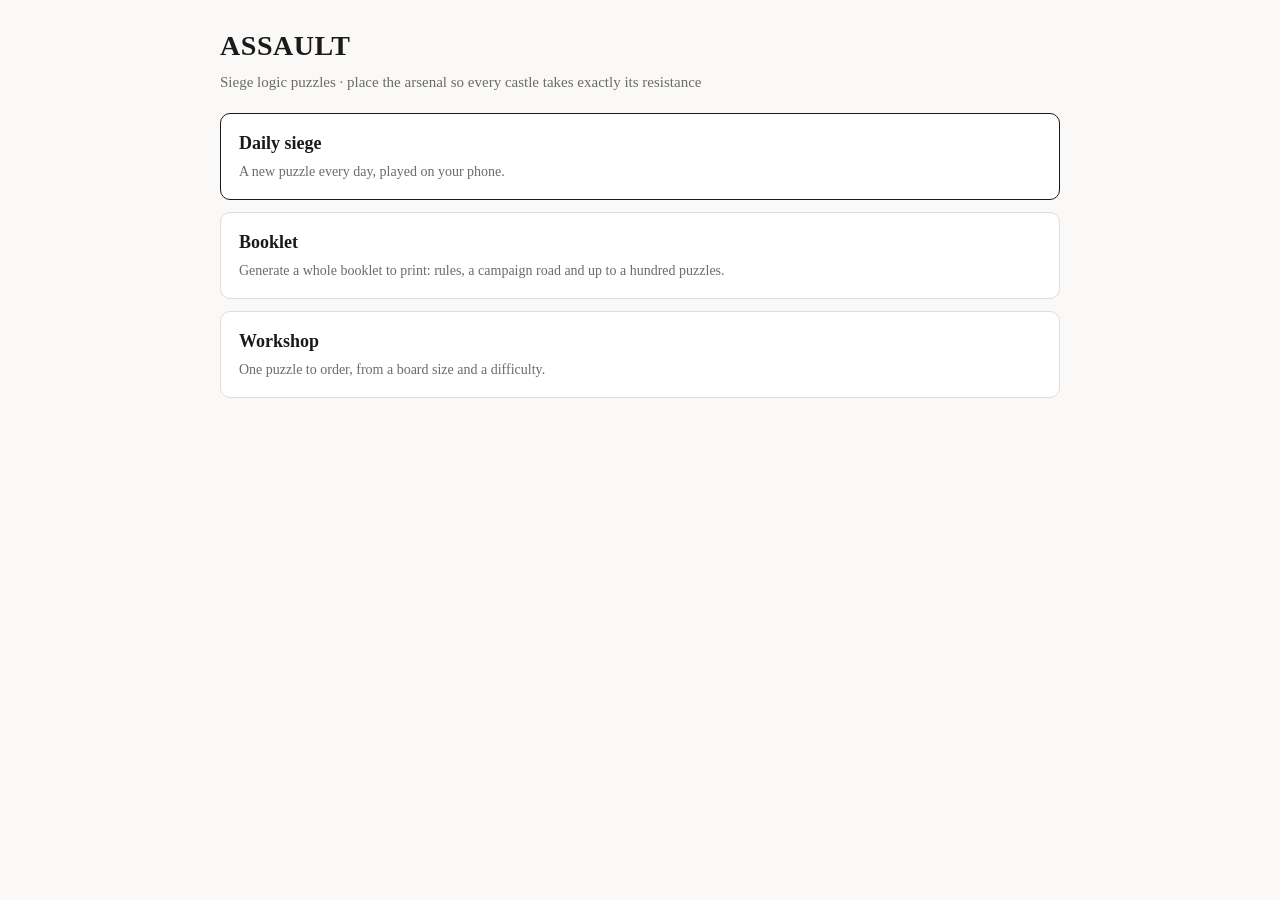
==== index.html @ dbbc9005 "Publish 7610a83" ====
<!DOCTYPE html>
<html lang="en">
<head>
<meta charset="utf-8">
<meta name="viewport" content="width=device-width, initial-scale=1">
<title>ASSAULT · siege logic puzzles</title>
<link rel="stylesheet" href="css/page.css">
<style>
  /* The landing is three links and nothing else; it borrows page.css for
     the family look and only adds the list. */
  .doors{list-style:none;padding:0;margin:0;display:grid;gap:12px}
  .doors a{display:block;padding:16px 18px;background:#fff;border:1px solid var(--line);
    border-radius:10px;text-decoration:none;color:var(--ink)}
  .doors a:hover{border-color:var(--ink)}
  .doors b{display:block;font-size:18px;margin-bottom:2px}
  .doors span{color:var(--mut);font-size:14px}
  .doors .main{border:1.5px solid var(--ink)}
</style>
</head>
<body>
<header>
  <h1>ASSAULT</h1>
  <p class="tag">Siege logic puzzles · place the arsenal so every castle takes exactly its resistance</p>
  <!-- Relative links only: the same file has to work from GitHub Pages and
       from a double-click on file://. -->
  <ul class="doors">
    <li><a class="main" href="daily.html"><b>Daily siege</b><span>A new puzzle every day, played on your phone.</span></a></li>
    <li><a href="asalto_v2.html"><b>Booklet</b><span>Generate a whole booklet to print: rules, a campaign road and up to a hundred puzzles.</span></a></li>
    <li><a href="workshop.html"><b>Workshop</b><span>One puzzle to order, from a board size and a difficulty.</span></a></li>
  </ul>
</header>
</body>
</html>
---- css/page.css ----
/* ASSAULT — the shell both pages wear: the booklet (asalto_v2.html)
 * and the workshop (workshop.html). The print rules are the ones that
 * matter most: the canvas IS the sheet, so @page is A5 portrait with no
 * margin and everything that is not a canvas is hidden. */
:root{--ink:#1a1a1a;--mut:#6b6b6b;--line:#e0ddd8;--bg:#faf9f7}
*{box-sizing:border-box}
body{margin:0;background:var(--bg);color:var(--ink);font:15px/1.55 "Roboto Slab",Georgia,serif;padding:24px}
header{max-width:840px;margin:0 auto 20px}
h1{font-size:28px;letter-spacing:.02em;margin:0 0 4px}
.tag{color:var(--mut);margin:0 0 18px}
.controls{display:flex;flex-wrap:wrap;gap:10px;align-items:flex-end;padding:14px;border:1px solid var(--line);border-radius:10px;background:#fff}
label{display:block;font-size:12px;color:var(--mut);margin-bottom:3px}
input[type=number]{width:88px;padding:7px 8px;border:1px solid var(--line);border-radius:6px;font:inherit}
select{padding:7px 8px;border:1px solid var(--line);border-radius:6px;font:inherit;background:#fff}
button{padding:8px 14px;border:1px solid var(--ink);background:var(--ink);color:#fff;border-radius:6px;font:inherit;cursor:pointer}
button.ghost{background:#fff;color:var(--ink);border-color:var(--line)}
button:hover{opacity:.88}
.check{display:flex;align-items:center;gap:6px;font-size:14px;padding-bottom:8px}
#status{max-width:840px;margin:12px auto 0;color:var(--mut);font-size:13px}
main{max-width:840px;margin:0 auto}
.card{background:#fff;border:1px solid var(--line);border-radius:10px;padding:18px;margin:18px 0}
.card h2{font-size:17px;margin:0 0 2px}
.sub{color:var(--mut);font-size:13px;margin:0 0 14px}
canvas{display:block;max-width:100%}
.legend{list-style:none;padding:0;margin:12px 0 14px;font-size:13px}
.legend li{margin:2px 0}
.rules{max-width:840px;margin:0 auto;background:#fff;border:1px solid var(--line);border-radius:10px;padding:18px}
.rules h2{font-size:17px;margin:0 0 10px}
table{border-collapse:collapse;width:100%;font-size:14px;margin-bottom:14px}
th,td{text-align:left;padding:7px 8px;border-bottom:1px solid var(--line)}
th{font-size:12px;color:var(--mut);font-weight:600}
td.dmg{font-weight:700;font-size:17px;text-align:center;width:56px;background:#f5f4f2}
.sym{display:inline-grid;place-items:center;width:26px;height:26px;border:1.4px solid var(--ink);border-radius:50%;font-weight:700;font-size:13px}
/* Each rule is a row: its little drawn board on the left, the text on the
   right. The figure column is fixed so every drawing lines up. */
.rules ul{margin:0;padding:0;list-style:none;border-top:1px solid var(--line)}
.rules li{display:grid;grid-template-columns:264px 1fr;gap:18px;align-items:center;
          margin:0;padding:11px 2px;border-bottom:1px solid var(--line)}
.rules li canvas{justify-self:center;max-width:100%;height:auto}
td.fig{width:1%;padding:4px 8px}
td.fig canvas{display:block;max-width:none}
.out{display:flex;flex-wrap:wrap;gap:10px;margin-top:14px}
@media(max-width:700px){.rules li{grid-template-columns:1fr;gap:8px}
  .rules li canvas{justify-self:start}}
/* The workshop (workshop.html) adds two things to the shell: the line that
   says what was decided for you and what a board can reach, and links, which
   the booklet page had none of. */
.note{max-width:840px;margin:10px auto 0;color:var(--mut);font-size:12.5px;line-height:1.5}
a{color:inherit;text-decoration-color:var(--line);text-underline-offset:2px}
a:hover{text-decoration-color:currentColor}
/* The page number lives only on paper. */
.folio{display:none}

@media print{
  /* The canvas IS the sheet: A5 portrait, full bleed, two puzzles per page. */
  @page{size:A5 portrait;margin:0}
  /* The rules are printed LAST, as an appendix, though on screen they belong
     above the puzzles: that is what lets the folio on each sheet match the
     page it comes out on. Flex is the only way to reorder the two without
     moving them in the HTML, and it does not disturb the page breaks (the
     printout is the same 17 pages either way, measured). */
  body{background:#fff;padding:0;display:flex;flex-direction:column}
  main{order:1}
  .rules{order:2}
  header,.controls,#status,button,.card h2,.card .sub,.legend{display:none!important}
  /* The card IS the page, stated in millimetres rather than left to the
     canvas's own proportions. Left to itself the canvas rounds to a
     hundredth of a millimetre over A5 — invisible on screen, and enough to
     push a sliver onto a second sheet: every puzzle printed as two pages,
     one of them blank. Pinning the box and letting the canvas fill it costs
     a squash nobody can see. */
  .card{width:148mm;height:210mm;overflow:hidden;
        break-inside:avoid;page-break-inside:avoid;break-after:page;page-break-after:always;
        border:none;padding:0;margin:0}
  /* A puzzle sheet is half an A5, so TWO of them fill one page: they must
     NOT force a break after themselves, or every second half-page would be
     blank. Two boxes of 105 mm add up to the 210 exactly. */
  #puzzles .card{height:105mm;break-after:auto;page-break-after:auto}
  .card canvas{width:100%;height:100%}
  /* The folio sits in the clear paper below the sheet's closing hairline,
     which runs at 198 mm of the 210. It is positioned against the card, so
     the card has to be the positioning context.
     The PUZZLE sheets number themselves inside the canvas — that is the
     editorial footer, and its number is the puzzle's own, valid even when
     the PNG travels alone — so the folio is left to the campaign sheet,
     which has no number of its own to print. */
  .card{position:relative}
  .folio{display:block;position:absolute;left:0;right:0;bottom:4mm;
         text-align:center;font-size:8pt;color:var(--mut)}
  #puzzles .folio{display:none!important}
  /* No bottom padding and no button row: either one spilled past the last
     line of the rules and printed one more, empty, page. */
  .rules{border:none;padding:18px 18px 0}
  .rules .out{display:none!important}
  .rules li{break-inside:avoid;page-break-inside:avoid}
}
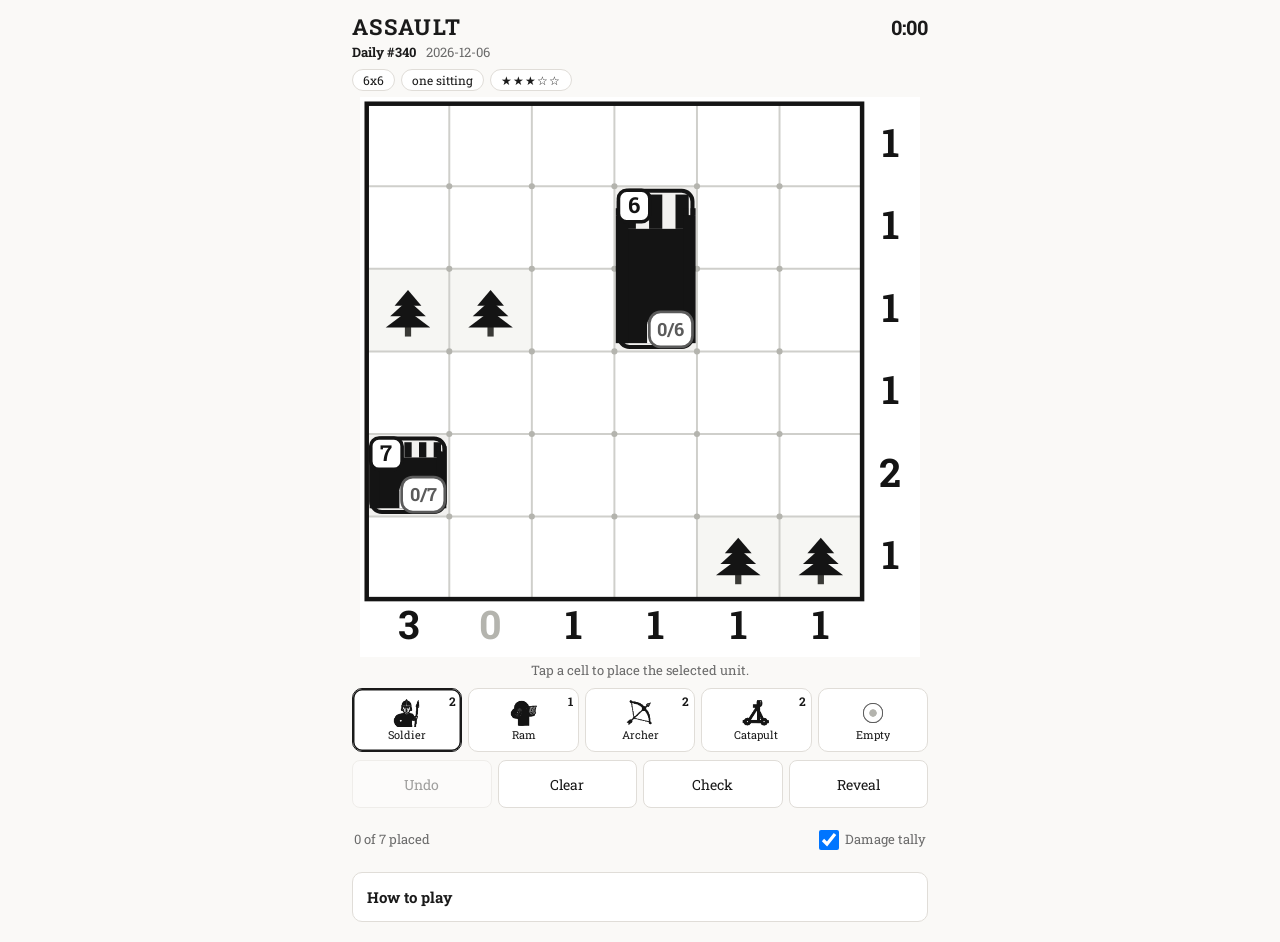
==== commit 6906c1b6: "Publish 18cbefa" ====
--- a/index.html
+++ b/index.html
@@ -2,32 +2,94 @@
 <html lang="en">
 <head>
 <meta charset="utf-8">
-<meta name="viewport" content="width=device-width, initial-scale=1">
-<title>ASSAULT · siege logic puzzles</title>
-<link rel="stylesheet" href="css/page.css">
-<style>
-  /* The landing is three links and nothing else; it borrows page.css for
-     the family look and only adds the list. */
-  .doors{list-style:none;padding:0;margin:0;display:grid;gap:12px}
-  .doors a{display:block;padding:16px 18px;background:#fff;border:1px solid var(--line);
-    border-radius:10px;text-decoration:none;color:var(--ink)}
-  .doors a:hover{border-color:var(--ink)}
-  .doors b{display:block;font-size:18px;margin-bottom:2px}
-  .doors span{color:var(--mut);font-size:14px}
-  .doors .main{border:1.5px solid var(--ink)}
-</style>
+<meta name="viewport" content="width=device-width, initial-scale=1, viewport-fit=cover">
+<meta name="color-scheme" content="light">
+<meta name="theme-color" content="#faf9f7">
+<meta name="description" content="A new siege logic puzzle every day: place the arsenal so every castle takes exactly its resistance.">
+<title>ASSAULT · Daily siege</title>
+<link rel="stylesheet" href="css/daily.css">
 </head>
 <body>
 <header>
-  <h1>ASSAULT</h1>
-  <p class="tag">Siege logic puzzles · place the arsenal so every castle takes exactly its resistance</p>
-  <!-- Relative links only: the same file has to work from GitHub Pages and
-       from a double-click on file://. -->
-  <ul class="doors">
-    <li><a class="main" href="daily.html"><b>Daily siege</b><span>A new puzzle every day, played on your phone.</span></a></li>
-    <li><a href="asalto_v2.html"><b>Booklet</b><span>Generate a whole booklet to print: rules, a campaign road and up to a hundred puzzles.</span></a></li>
-    <li><a href="workshop.html"><b>Workshop</b><span>One puzzle to order, from a board size and a difficulty.</span></a></li>
+  <div class="top">
+    <h1><a href="index.html">ASSAULT</a></h1>
+    <span id="clock">0:00</span>
+  </div>
+  <div class="meta">
+    <span id="num">Daily</span>
+    <span id="day"></span>
+    <span id="streak"></span>
+  </div>
+  <div class="chips">
+    <span class="tag" id="chipBoard"></span>
+    <span class="tag" id="chipRung"></span>
+    <span class="tag stars" id="chipStars"></span>
+  </div>
+</header>
+
+<div id="stage"><canvas id="board" aria-label="Puzzle board"></canvas></div>
+
+<p id="status" role="status" aria-live="polite">Loading…</p>
+
+<div id="palette" aria-label="Arsenal"></div>
+
+<div id="tools">
+  <button id="undo" disabled>Undo</button>
+  <button id="clear">Clear</button>
+  <button id="check">Check</button>
+  <button id="reveal">Reveal</button>
+</div>
+
+<div id="foot">
+  <span id="left"></span>
+  <label class="opt"><input type="checkbox" id="damage" checked> Damage tally</label>
+</div>
+
+<!-- What a player needs to know arriving from a shared link, and no more.
+     The full rules, with their figures, are on the booklet page. -->
+<details id="how">
+  <summary>How to play</summary>
+  <p>Place the whole <b>arsenal</b> on empty cells so that every castle takes <b>exactly</b>
+    the damage in its corner badge — overshooting is as wrong as falling short.</p>
+  <table>
+    <tr><th>Unit</th><th>Range, in a straight line</th><th>Dmg</th></tr>
+    <tr><td>S · Soldier</td><td>adjacent</td><td>1</td></tr>
+    <tr><td>R · Ram</td><td>adjacent</td><td>3</td></tr>
+    <tr><td>A · Archer</td><td>2–3 cells, needs a clear line</td><td>1</td></tr>
+    <tr><td>C · Catapult</td><td>3–5 cells, flies over all but castles</td><td>2</td></tr>
+  </table>
+  <ul>
+    <li>The numbers on the right and along the bottom are how many units each row and column holds.</li>
+    <li>No two units touch, not even diagonally. Never on a castle or a forest.</li>
+    <li>Every unit must hit at least one castle. Range counts to a castle’s nearest cell.</li>
+    <li>There is exactly one answer, and it is reached without guessing.</li>
   </ul>
-</header>
+  <p class="hint">Pick a unit below and tap a cell to place it; tap it again to remove it.
+    <b>Empty</b> pencils in a cell you know stays empty. Hold a cell to clear it.
+    A dashed ring means a unit touches another or reaches nothing.</p>
+  <p class="hint">A new siege every day at midnight.</p>
+</details>
+
+<div id="win" role="dialog" aria-modal="true" aria-labelledby="winTitle">
+  <div class="panel">
+    <h2 id="winTitle">Castle taken</h2>
+    <p id="winBody"></p>
+    <div class="row">
+      <button id="share">Share</button>
+      <button id="close" class="ghost">Close</button>
+    </div>
+  </div>
+</div>
+
+<!-- Classic scripts, in dependency order, never type="module": a module is
+     fetched, and a fetch over file:// is blocked. js/sheet.js is not loaded:
+     js/play.js paints the board here. js/workshop.js is, for its pure half —
+     its page wiring skips itself on any page without the workshop's form. -->
+<script src="js/engine.js"></script>
+<script src="js/assets.js"></script>
+<script src="js/art.js"></script>
+<script src="js/workshop.js"></script>
+<script src="js/play.js"></script>
+<script src="js/daily.js"></script>
 </body>
 </html>
--- a/css/daily.css
+++ b/css/daily.css
@@ -0,0 +1,87 @@
+/* ASSAULT — the daily challenge's own shell. It does NOT load page.css:
+ * that one pins .card in millimetres for print, and the whole of its
+ * @media print block is about paper. The daily is a phone screen, so this
+ * file has no print rules at all. The colour tokens are page.css's, so the
+ * three pages still read as one family. */
+:root{--ink:#1a1a1a;--mut:#6b6b6b;--line:#e0ddd8;--bg:#faf9f7;--gut:12px}
+*{box-sizing:border-box}
+html{-webkit-text-size-adjust:100%}
+body{margin:0 auto;max-width:600px;background:var(--bg);color:var(--ink);
+  font:15px/1.5 "Roboto Slab",Georgia,serif;
+  padding:calc(env(safe-area-inset-top) + 10px) var(--gut) calc(env(safe-area-inset-bottom) + 20px);
+  overscroll-behavior-y:none;-webkit-tap-highlight-color:transparent}
+a{color:inherit}
+
+header{margin-bottom:6px}
+.top{display:flex;align-items:baseline;justify-content:space-between}
+h1{font-size:22px;letter-spacing:.06em;margin:0}
+h1 a{text-decoration:none}
+#clock{font-size:20px;font-weight:700;font-variant-numeric:tabular-nums}
+.meta{display:flex;gap:10px;flex-wrap:wrap;color:var(--mut);font-size:13px}
+#num{font-weight:700;color:var(--ink)}
+#streak:empty{display:none}
+#streak{font-weight:700;color:var(--ink)}
+body.replay #day{font-style:italic}
+.chips{display:flex;gap:6px;flex-wrap:wrap;margin-top:6px}
+.tag{border:1px solid var(--line);background:#fff;border-radius:999px;padding:1px 10px;font-size:12px}
+.tag:empty{display:none}
+.stars{letter-spacing:.08em}
+
+/* The board takes whatever is left of the screen once the header, the
+ * palette and the tools have had theirs, and never more than the width.
+ * js/play.js measures this box and draws a square inside it, so the board
+ * never scrolls and never needs a pinch to read. The vh line is the
+ * fallback for browsers without dvh. */
+#stage{display:flex;justify-content:center;align-items:center;width:100%;
+  height:min(calc(100vw - 2 * var(--gut)), calc(100vh - 300px), 560px);
+  height:min(calc(100vw - 2 * var(--gut)), calc(100dvh - 300px), 560px);
+  min-height:260px;margin:4px 0}
+#board{display:block;touch-action:manipulation;user-select:none;-webkit-user-select:none;
+  -webkit-touch-callout:none}
+
+#status{min-height:1.5em;margin:2px 0 8px;text-align:center;color:var(--mut);font-size:13px}
+#status.bad{color:#9b1c1c}
+
+/* Touch targets are 48px at least: a thumb is not a cursor. */
+#palette{display:flex;gap:6px}
+.chip{flex:1 1 0;min-width:0;min-height:64px;padding:4px 2px 5px;position:relative;
+  display:flex;flex-direction:column;align-items:center;justify-content:center;gap:1px;
+  border:1.5px solid var(--line);background:#fff;color:var(--ink);border-radius:10px;
+  font:inherit;cursor:pointer}
+.chip .ico{width:30px;height:30px}
+.chip .nm{font-size:11px;line-height:1.1;white-space:nowrap;overflow:hidden;text-overflow:ellipsis;max-width:100%}
+.chip .ct{position:absolute;top:3px;right:5px;font-size:12px;font-weight:700}
+.chip.on{border-color:var(--ink);box-shadow:inset 0 0 0 1.5px var(--ink)}
+.chip.spent .ico{opacity:.35}
+.chip.over .ct{text-decoration:underline}
+
+#tools{display:grid;grid-template-columns:repeat(4,1fr);gap:6px;margin-top:8px}
+button{min-height:48px;padding:8px 6px;border:1px solid var(--ink);background:var(--ink);color:#fff;
+  border-radius:8px;font:inherit;font-size:14px;cursor:pointer}
+#tools button,button.ghost{background:#fff;color:var(--ink);border-color:var(--line)}
+button:disabled{opacity:.4;cursor:default}
+button:active{opacity:.75}
+
+#foot{display:flex;justify-content:space-between;align-items:center;margin:10px 2px 4px;
+  color:var(--mut);font-size:13px}
+.opt{display:flex;align-items:center;gap:6px;min-height:44px}
+.opt input{width:20px;height:20px;margin:0}
+
+#how{margin-top:10px;background:#fff;border:1px solid var(--line);border-radius:10px;padding:0 14px}
+#how summary{min-height:48px;display:flex;align-items:center;font-weight:700;cursor:pointer}
+#how p,#how ul{font-size:14px;margin:0 0 10px}
+#how ul{padding-left:18px}
+#how table{border-collapse:collapse;width:100%;font-size:13px;margin:0 0 10px}
+#how th,#how td{text-align:left;padding:5px 4px;border-bottom:1px solid var(--line)}
+#how td:last-child,#how th:last-child{text-align:center}
+.hint{color:var(--mut)}
+
+#win{position:fixed;inset:0;display:none;align-items:center;justify-content:center;
+  background:rgba(250,249,247,.82);padding:var(--gut);z-index:10}
+#win.show{display:flex}
+#win .panel{width:100%;max-width:360px;background:#fff;border:1.5px solid var(--ink);border-radius:14px;
+  padding:20px;text-align:center;box-shadow:0 8px 30px rgba(0,0,0,.12)}
+#win h2{margin:0 0 6px;font-size:22px;letter-spacing:.04em}
+#win p{margin:0 0 16px;color:var(--mut)}
+#win .row{display:flex;gap:8px}
+#win .row button{flex:1}
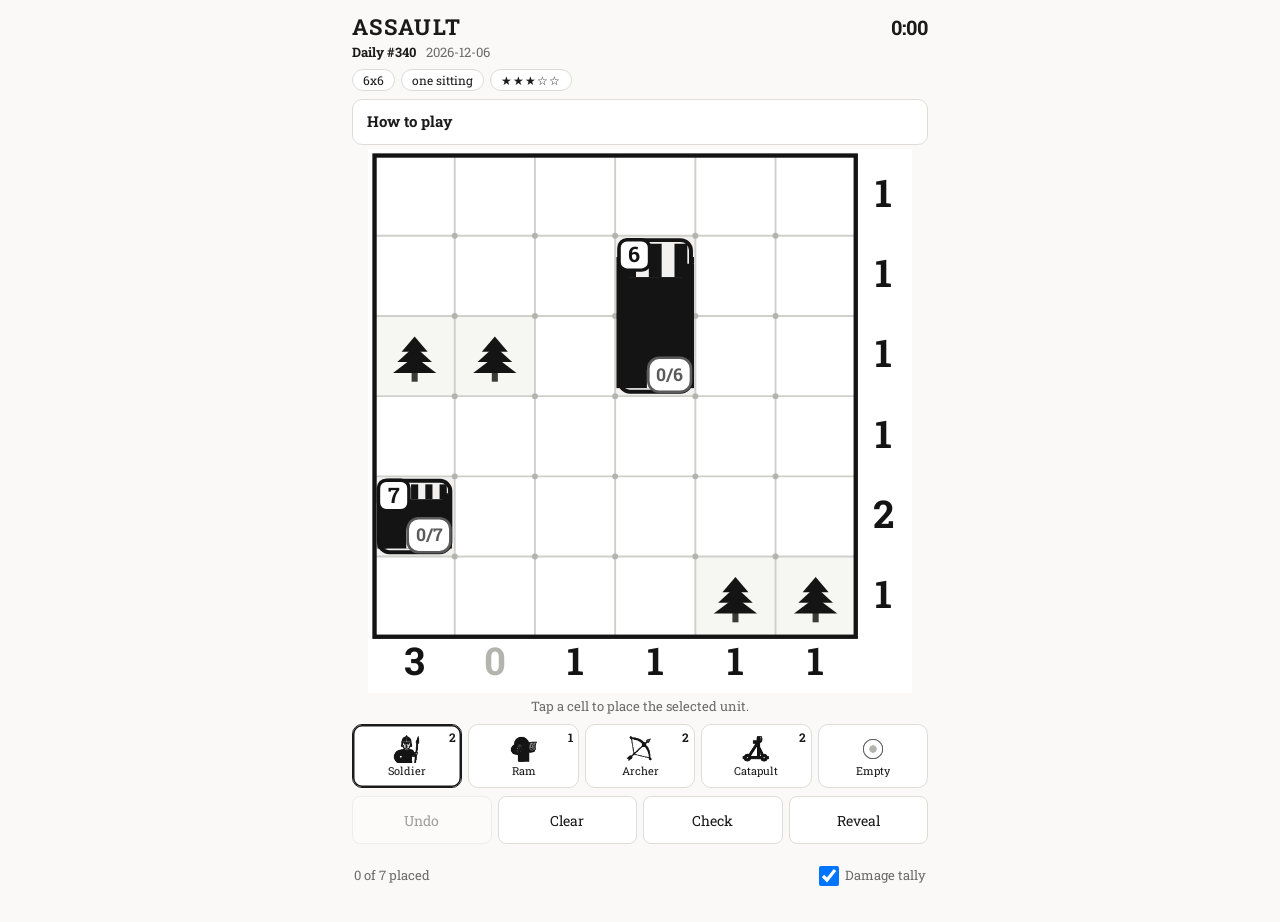
==== commit 74dec0da: "Publish 356933f" ====
--- a/index.html
+++ b/index.html
@@ -27,6 +27,64 @@
   </div>
 </header>
 
+<!-- What a player needs to know arriving from a shared link, and no more.
+     It sits above the board because that is where a newcomer looks first.
+     The full rules, with their figures, are on the booklet page. The icons
+     are painted by js/daily.js once ART.ready is in. -->
+<details id="how">
+  <summary>How to play</summary>
+  <p>Place the whole <b>arsenal</b> on empty cells so that every castle takes <b>exactly</b>
+    the damage in its corner badge — overshooting is as wrong as falling short.</p>
+
+  <h3>The units</h3>
+  <p>Units only shoot along their <b>row or column</b>, never diagonally. A unit hits
+    <b>every</b> castle in its reach, always for the same damage however far away it is,
+    and range counts to a castle’s nearest cell.</p>
+  <div class="unit">
+    <canvas data-unit="S" width="88" height="88"></canvas>
+    <div><b>Soldier</b> <span class="dmg">1</span>
+      <p>Strikes a castle on the cell right next to it. Nothing can block it.</p>
+      <div class="figs" data-figs="unit-S"></div></div>
+  </div>
+  <div class="unit">
+    <canvas data-unit="R" width="88" height="88"></canvas>
+    <div><b>Ram</b> <span class="dmg">3</span>
+      <p>Same reach as the soldier — the cell right next to it — but three times the damage.
+        Nothing can block it.</p>
+      <div class="figs" data-figs="unit-R"></div></div>
+  </div>
+  <div class="unit">
+    <canvas data-unit="A" width="88" height="88"></canvas>
+    <div><b>Archer</b> <span class="dmg">1</span>
+      <p>Shoots at a castle <b>2 or 3 cells</b> away. The shot is flat: a forest, another unit
+        or another castle in between stops it. A castle right next to it is too close.</p>
+      <div class="figs" data-figs="unit-A"></div></div>
+  </div>
+  <div class="unit">
+    <canvas data-unit="C" width="88" height="88"></canvas>
+    <div><b>Catapult</b> <span class="dmg">2</span>
+      <p>Hurls at a castle <b>3, 4 or 5 cells</b> away. The shot arcs over forests and units;
+        only another castle in between stops it. Anything closer is out of its reach.</p>
+      <div class="figs" data-figs="unit-C"></div></div>
+  </div>
+
+  <h3>The rules</h3>
+  <ul>
+    <li>The numbers on the right and along the bottom are how many units each row and column holds.</li>
+    <li>No two units touch, not even diagonally. Never on a castle or a forest.</li>
+    <li>Every unit must hit at least one castle.</li>
+    <li>There is exactly one answer, and it is reached without guessing.</li>
+  </ul>
+
+  <h3>Playing</h3>
+  <p class="hint">Pick a unit below and tap a cell to place it; tap it again to remove it.
+    <b>Empty</b> pencils in a cell you know stays empty. Hold a cell to clear it.
+    A dashed ring means a unit touches another or reaches nothing.</p>
+  <p class="hint">Your <b>score</b> drops each time you take a unit back off the board or
+    press Check: deduce first, then place. The clock does not count against it.</p>
+  <p class="hint">A new siege every day at midnight.</p>
+</details>
+
 <div id="stage"><canvas id="board" aria-label="Puzzle board"></canvas></div>
 
 <p id="status" role="status" aria-live="polite">Loading…</p>
@@ -44,31 +102,6 @@
   <span id="left"></span>
   <label class="opt"><input type="checkbox" id="damage" checked> Damage tally</label>
 </div>
-
-<!-- What a player needs to know arriving from a shared link, and no more.
-     The full rules, with their figures, are on the booklet page. -->
-<details id="how">
-  <summary>How to play</summary>
-  <p>Place the whole <b>arsenal</b> on empty cells so that every castle takes <b>exactly</b>
-    the damage in its corner badge — overshooting is as wrong as falling short.</p>
-  <table>
-    <tr><th>Unit</th><th>Range, in a straight line</th><th>Dmg</th></tr>
-    <tr><td>S · Soldier</td><td>adjacent</td><td>1</td></tr>
-    <tr><td>R · Ram</td><td>adjacent</td><td>3</td></tr>
-    <tr><td>A · Archer</td><td>2–3 cells, needs a clear line</td><td>1</td></tr>
-    <tr><td>C · Catapult</td><td>3–5 cells, flies over all but castles</td><td>2</td></tr>
-  </table>
-  <ul>
-    <li>The numbers on the right and along the bottom are how many units each row and column holds.</li>
-    <li>No two units touch, not even diagonally. Never on a castle or a forest.</li>
-    <li>Every unit must hit at least one castle. Range counts to a castle’s nearest cell.</li>
-    <li>There is exactly one answer, and it is reached without guessing.</li>
-  </ul>
-  <p class="hint">Pick a unit below and tap a cell to place it; tap it again to remove it.
-    <b>Empty</b> pencils in a cell you know stays empty. Hold a cell to clear it.
-    A dashed ring means a unit touches another or reaches nothing.</p>
-  <p class="hint">A new siege every day at midnight.</p>
-</details>
 
 <div id="win" role="dialog" aria-modal="true" aria-labelledby="winTitle">
   <div class="panel">
@@ -88,6 +121,7 @@
 <script src="js/engine.js"></script>
 <script src="js/assets.js"></script>
 <script src="js/art.js"></script>
+<script src="js/figures.js"></script>
 <script src="js/workshop.js"></script>
 <script src="js/play.js"></script>
 <script src="js/daily.js"></script>
--- a/css/daily.css
+++ b/css/daily.css
@@ -33,8 +33,8 @@
  * never scrolls and never needs a pinch to read. The vh line is the
  * fallback for browsers without dvh. */
 #stage{display:flex;justify-content:center;align-items:center;width:100%;
-  height:min(calc(100vw - 2 * var(--gut)), calc(100vh - 300px), 560px);
-  height:min(calc(100vw - 2 * var(--gut)), calc(100dvh - 300px), 560px);
+  height:min(calc(100vw - 2 * var(--gut)), calc(100vh - 356px), 560px);
+  height:min(calc(100vw - 2 * var(--gut)), calc(100dvh - 356px), 560px);
   min-height:260px;margin:4px 0}
 #board{display:block;touch-action:manipulation;user-select:none;-webkit-user-select:none;
   -webkit-touch-callout:none}
@@ -67,13 +67,22 @@
 .opt{display:flex;align-items:center;gap:6px;min-height:44px}
 .opt input{width:20px;height:20px;margin:0}
 
-#how{margin-top:10px;background:#fff;border:1px solid var(--line);border-radius:10px;padding:0 14px}
-#how summary{min-height:48px;display:flex;align-items:center;font-weight:700;cursor:pointer}
+/* Above the board, closed by default: shut, it costs one 48px row, and
+ * #stage's height reserves that row so the tools stay on screen. */
+#how{margin:8px 0 4px;background:#fff;border:1px solid var(--line);border-radius:10px;padding:0 14px}
+#how summary{min-height:44px;display:flex;align-items:center;font-weight:700;cursor:pointer}
 #how p,#how ul{font-size:14px;margin:0 0 10px}
 #how ul{padding-left:18px}
-#how table{border-collapse:collapse;width:100%;font-size:13px;margin:0 0 10px}
-#how th,#how td{text-align:left;padding:5px 4px;border-bottom:1px solid var(--line)}
-#how td:last-child,#how th:last-child{text-align:center}
+#how h3{font-size:13px;letter-spacing:.08em;text-transform:uppercase;margin:14px 0 6px}
+.unit{display:flex;gap:10px;align-items:flex-start;padding:8px 0;border-top:1px solid var(--line)}
+.unit:last-of-type{border-bottom:1px solid var(--line);margin-bottom:10px}
+.unit canvas{width:44px;height:44px;flex:none}
+.unit p{margin:2px 0 0!important}
+.figs{display:flex;flex-wrap:wrap;align-items:flex-end;gap:4px 14px;margin-top:6px}
+.figs canvas{display:block}
+.dmg{display:inline-block;min-width:22px;padding:0 6px;border-radius:999px;background:var(--ink);color:#fff;
+  font-size:12px;font-weight:700;text-align:center;vertical-align:1px}
+.dmg::after{content:" dmg";font-weight:400}
 .hint{color:var(--mut)}
 
 #win{position:fixed;inset:0;display:none;align-items:center;justify-content:center;
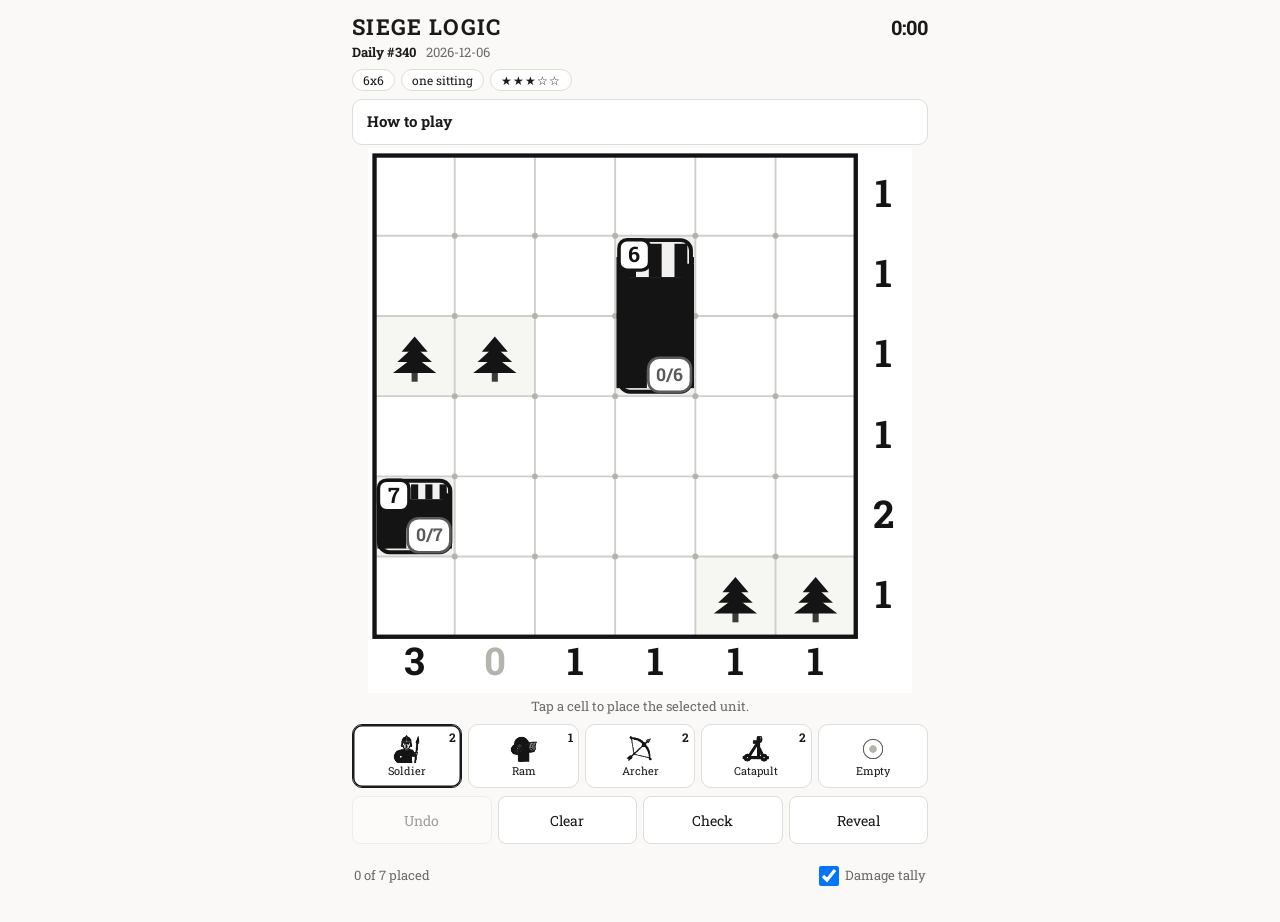
==== commit c6c7a541: "Publish bd9cd8d" ====
--- a/index.html
+++ b/index.html
@@ -1,129 +1,173 @@
-<!DOCTYPE html>
+<!doctype html>
 <html lang="en">
-<head>
-<meta charset="utf-8">
-<meta name="viewport" content="width=device-width, initial-scale=1, viewport-fit=cover">
-<meta name="color-scheme" content="light">
-<meta name="theme-color" content="#faf9f7">
-<meta name="description" content="A new siege logic puzzle every day: place the arsenal so every castle takes exactly its resistance.">
-<title>ASSAULT · Daily siege</title>
-<link rel="stylesheet" href="css/daily.css">
-</head>
-<body>
-<header>
-  <div class="top">
-    <h1><a href="index.html">ASSAULT</a></h1>
-    <span id="clock">0:00</span>
-  </div>
-  <div class="meta">
-    <span id="num">Daily</span>
-    <span id="day"></span>
-    <span id="streak"></span>
-  </div>
-  <div class="chips">
-    <span class="tag" id="chipBoard"></span>
-    <span class="tag" id="chipRung"></span>
-    <span class="tag stars" id="chipStars"></span>
-  </div>
-</header>
+  <head>
+    <meta charset="utf-8" />
+    <meta
+      name="viewport"
+      content="width=device-width, initial-scale=1, viewport-fit=cover"
+    />
+    <meta name="color-scheme" content="light" />
+    <meta name="theme-color" content="#faf9f7" />
+    <meta
+      name="description"
+      content="A new siege logic puzzle every day: place the arsenal so every castle takes exactly its resistance."
+    />
+    <title>SIEGE LOGIC · Daily siege</title>
+    <link rel="stylesheet" href="css/daily.css?v=bd9cd8d" />
+  </head>
+  <body>
+    <header>
+      <div class="top">
+        <h1><a href="index.html">SIEGE LOGIC</a></h1>
+        <span id="clock">0:00</span>
+      </div>
+      <div class="meta">
+        <span id="num">Daily</span>
+        <span id="day"></span>
+        <span id="streak"></span>
+      </div>
+      <div class="chips">
+        <span class="tag" id="chipBoard"></span>
+        <span class="tag" id="chipRung"></span>
+        <span class="tag stars" id="chipStars"></span>
+      </div>
+    </header>
 
-<!-- What a player needs to know arriving from a shared link, and no more.
+    <!-- What a player needs to know arriving from a shared link, and no more.
      It sits above the board because that is where a newcomer looks first.
      The full rules, with their figures, are on the booklet page. The icons
      are painted by js/daily.js once ART.ready is in. -->
-<details id="how">
-  <summary>How to play</summary>
-  <p>Place the whole <b>arsenal</b> on empty cells so that every castle takes <b>exactly</b>
-    the damage in its corner badge — overshooting is as wrong as falling short.</p>
+    <details id="how">
+      <summary>How to play</summary>
+      <p>
+        Place the whole <b>arsenal</b> on empty cells so that every castle takes
+        <b>exactly</b> the damage in its corner badge — overshooting is as wrong
+        as falling short.
+      </p>
 
-  <h3>The units</h3>
-  <p>Units only shoot along their <b>row or column</b>, never diagonally. A unit hits
-    <b>every</b> castle in its reach, always for the same damage however far away it is,
-    and range counts to a castle’s nearest cell.</p>
-  <div class="unit">
-    <canvas data-unit="S" width="88" height="88"></canvas>
-    <div><b>Soldier</b> <span class="dmg">1</span>
-      <p>Strikes a castle on the cell right next to it. Nothing can block it.</p>
-      <div class="figs" data-figs="unit-S"></div></div>
-  </div>
-  <div class="unit">
-    <canvas data-unit="R" width="88" height="88"></canvas>
-    <div><b>Ram</b> <span class="dmg">3</span>
-      <p>Same reach as the soldier — the cell right next to it — but three times the damage.
-        Nothing can block it.</p>
-      <div class="figs" data-figs="unit-R"></div></div>
-  </div>
-  <div class="unit">
-    <canvas data-unit="A" width="88" height="88"></canvas>
-    <div><b>Archer</b> <span class="dmg">1</span>
-      <p>Shoots at a castle <b>2 or 3 cells</b> away. The shot is flat: a forest, another unit
-        or another castle in between stops it. A castle right next to it is too close.</p>
-      <div class="figs" data-figs="unit-A"></div></div>
-  </div>
-  <div class="unit">
-    <canvas data-unit="C" width="88" height="88"></canvas>
-    <div><b>Catapult</b> <span class="dmg">2</span>
-      <p>Hurls at a castle <b>3, 4 or 5 cells</b> away. The shot arcs over forests and units;
-        only another castle in between stops it. Anything closer is out of its reach.</p>
-      <div class="figs" data-figs="unit-C"></div></div>
-  </div>
+      <h3>The units</h3>
+      <p>
+        Units only shoot along their <b>row or column</b>, never diagonally. A
+        unit hits <b>every</b> castle in its reach, always for the same damage
+        however far away it is, and range counts to a castle’s nearest cell.
+      </p>
+      <div class="unit">
+        <canvas data-unit="S" width="88" height="88"></canvas>
+        <div>
+          <b>Soldier</b> <span class="dmg">1</span>
+          <p>
+            Strikes a castle on the cell right next to it. Nothing can block it.
+          </p>
+          <div class="figs" data-figs="unit-S"></div>
+        </div>
+      </div>
+      <div class="unit">
+        <canvas data-unit="R" width="88" height="88"></canvas>
+        <div>
+          <b>Ram</b> <span class="dmg">3</span>
+          <p>
+            Same reach as the soldier — the cell right next to it — but three
+            times the damage. Nothing can block it.
+          </p>
+          <div class="figs" data-figs="unit-R"></div>
+        </div>
+      </div>
+      <div class="unit">
+        <canvas data-unit="A" width="88" height="88"></canvas>
+        <div>
+          <b>Archer</b> <span class="dmg">1</span>
+          <p>
+            Shoots at a castle <b>2 or 3 cells</b> away. The shot is flat: a
+            forest, another unit or another castle in between stops it. A castle
+            right next to it is too close.
+          </p>
+          <div class="figs" data-figs="unit-A"></div>
+        </div>
+      </div>
+      <div class="unit">
+        <canvas data-unit="C" width="88" height="88"></canvas>
+        <div>
+          <b>Catapult</b> <span class="dmg">2</span>
+          <p>
+            Hurls at a castle <b>3, 4 or 5 cells</b> away. The shot arcs over
+            forests and units; only another castle in between stops it. Anything
+            closer is out of its reach.
+          </p>
+          <div class="figs" data-figs="unit-C"></div>
+        </div>
+      </div>
 
-  <h3>The rules</h3>
-  <ul>
-    <li>The numbers on the right and along the bottom are how many units each row and column holds.</li>
-    <li>No two units touch, not even diagonally. Never on a castle or a forest.</li>
-    <li>Every unit must hit at least one castle.</li>
-    <li>There is exactly one answer, and it is reached without guessing.</li>
-  </ul>
+      <h3>The rules</h3>
+      <ul>
+        <li>
+          The numbers on the right and along the bottom are how many units each
+          row and column holds.
+        </li>
+        <li>
+          No two units touch, not even diagonally. Never on a castle or a
+          forest.
+        </li>
+        <li>Every unit must hit at least one castle.</li>
+        <li>
+          There is exactly one answer, and it is reached without guessing.
+        </li>
+      </ul>
 
-  <h3>Playing</h3>
-  <p class="hint">Pick a unit below and tap a cell to place it; tap it again to remove it.
-    <b>Empty</b> pencils in a cell you know stays empty. Hold a cell to clear it.
-    A dashed ring means a unit touches another or reaches nothing.</p>
-  <p class="hint">Your <b>score</b> drops each time you take a unit back off the board or
-    press Check: deduce first, then place. The clock does not count against it.</p>
-  <p class="hint">A new siege every day at midnight.</p>
-</details>
+      <h3>Playing</h3>
+      <p class="hint">
+        Pick a unit below and tap a cell to place it; tap it again to remove it.
+        <b>Empty</b> pencils in a cell you know stays empty. Hold a cell to
+        clear it. A dashed ring means a unit touches another or reaches nothing.
+      </p>
+      <p class="hint">
+        Your <b>score</b> drops each time you take a unit back off the board or
+        press Check: deduce first, then place. The clock does not count against
+        it.
+      </p>
+      <p class="hint">A new siege every day at midnight.</p>
+    </details>
 
-<div id="stage"><canvas id="board" aria-label="Puzzle board"></canvas></div>
+    <div id="stage"><canvas id="board" aria-label="Puzzle board"></canvas></div>
 
-<p id="status" role="status" aria-live="polite">Loading…</p>
+    <p id="status" role="status" aria-live="polite">Loading…</p>
 
-<div id="palette" aria-label="Arsenal"></div>
+    <div id="palette" aria-label="Arsenal"></div>
 
-<div id="tools">
-  <button id="undo" disabled>Undo</button>
-  <button id="clear">Clear</button>
-  <button id="check">Check</button>
-  <button id="reveal">Reveal</button>
-</div>
+    <div id="tools">
+      <button id="undo" disabled>Undo</button>
+      <button id="clear">Clear</button>
+      <button id="check">Check</button>
+      <button id="reveal">Reveal</button>
+    </div>
 
-<div id="foot">
-  <span id="left"></span>
-  <label class="opt"><input type="checkbox" id="damage" checked> Damage tally</label>
-</div>
+    <div id="foot">
+      <span id="left"></span>
+      <label class="opt"
+        ><input type="checkbox" id="damage" checked /> Damage tally</label
+      >
+    </div>
 
-<div id="win" role="dialog" aria-modal="true" aria-labelledby="winTitle">
-  <div class="panel">
-    <h2 id="winTitle">Castle taken</h2>
-    <p id="winBody"></p>
-    <div class="row">
-      <button id="share">Share</button>
-      <button id="close" class="ghost">Close</button>
+    <div id="win" role="dialog" aria-modal="true" aria-labelledby="winTitle">
+      <div class="panel">
+        <h2 id="winTitle">Castle taken</h2>
+        <p id="winBody"></p>
+        <div class="row">
+          <button id="share">Share</button>
+          <button id="close" class="ghost">Close</button>
+        </div>
+      </div>
     </div>
-  </div>
-</div>
 
-<!-- Classic scripts, in dependency order, never type="module": a module is
+    <!-- Classic scripts, in dependency order, never type="module": a module is
      fetched, and a fetch over file:// is blocked. js/sheet.js is not loaded:
      js/play.js paints the board here. js/workshop.js is, for its pure half —
      its page wiring skips itself on any page without the workshop's form. -->
-<script src="js/engine.js"></script>
-<script src="js/assets.js"></script>
-<script src="js/art.js"></script>
-<script src="js/figures.js"></script>
-<script src="js/workshop.js"></script>
-<script src="js/play.js"></script>
-<script src="js/daily.js"></script>
-</body>
+    <script src="js/engine.js?v=bd9cd8d"></script>
+    <script src="js/assets.js?v=bd9cd8d"></script>
+    <script src="js/art.js?v=bd9cd8d"></script>
+    <script src="js/figures.js?v=bd9cd8d"></script>
+    <script src="js/workshop.js?v=bd9cd8d"></script>
+    <script src="js/play.js?v=bd9cd8d"></script>
+    <script src="js/daily.js?v=bd9cd8d"></script>
+  </body>
 </html>
